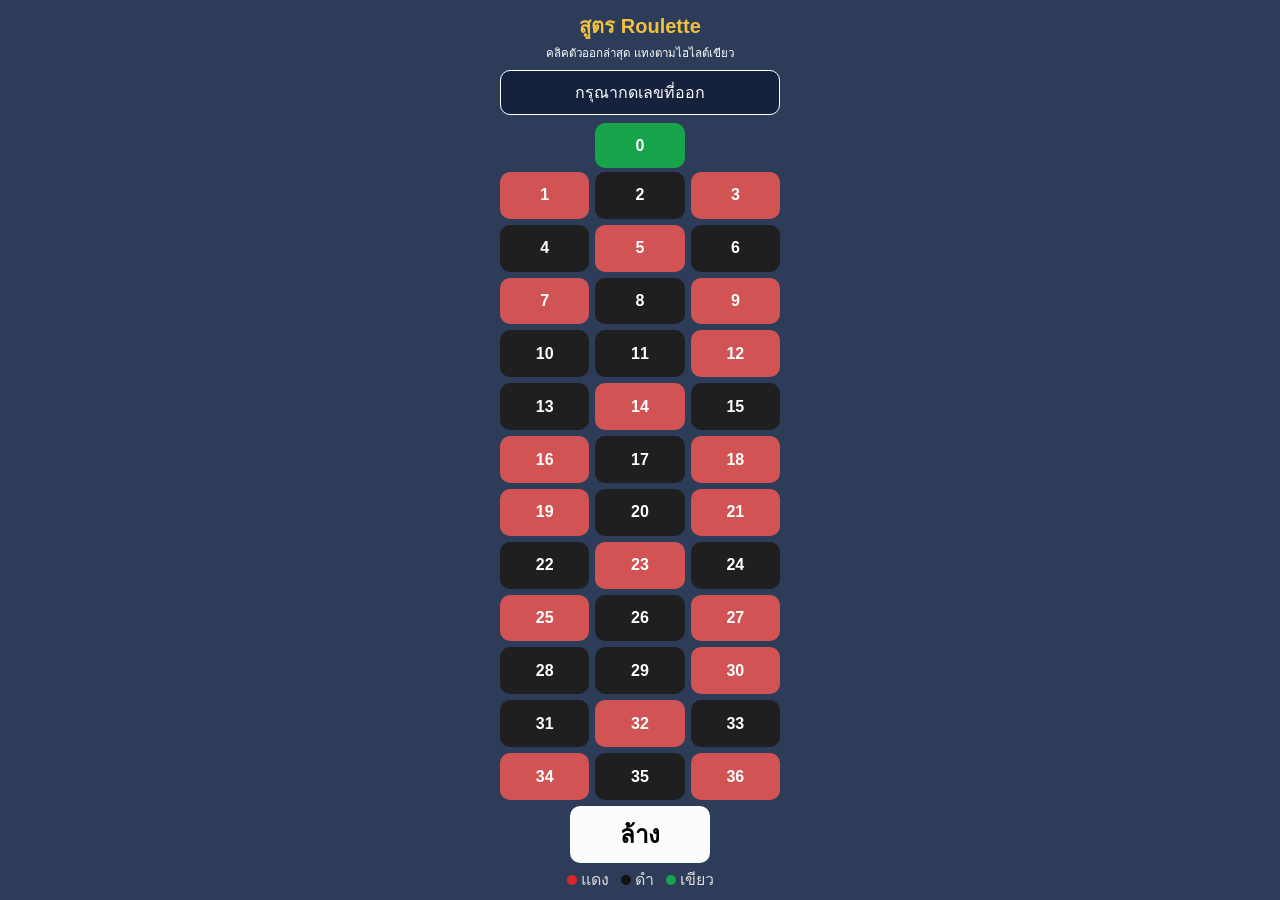
==== index.html @ fa717792 "Add files via upload" ====
<!DOCTYPE html>
<html lang="th">
<head>
<meta charset="UTF-8">
<meta name="viewport" content="width=device-width, initial-scale=1.0">
<title>สูตรรูเล็ต</title>
<link rel="manifest" href="manifest.json">
<meta name="theme-color" content="#2D3C59">
<meta name="mobile-web-app-capable" content="yes">
<meta name="apple-mobile-web-app-capable" content="yes">
<meta name="apple-mobile-web-app-status-bar-style" content="black-translucent">
<meta name="apple-mobile-web-app-title" content="Roulette">
<style>
  * { box-sizing: border-box; margin: 0; padding: 0; }

  html, body {
    height: 100dvh;
    overflow: hidden;
  }

  body {
    background: #2D3C59;
    color: #eee;
    font-family: 'Segoe UI', sans-serif;
    display: flex;
    flex-direction: column;
    align-items: center;
    padding: 10px 16px 6px;
  }

  .wrap {
    width: min(280px, 78vw);
    display: flex;
    flex-direction: column;
    align-items: center;
    flex: 1;
    min-height: 0;
  }

  h1 { font-size: 1.25rem; margin-bottom: 2px; color: #f0c040; font-weight: 700; }
  .subtitle { font-size: 0.72rem; color: #fff; margin-bottom: 8px; }

  .status {
    width: 100%;
    background: #16213e;
    border: 1.5px solid #fff;
    border-radius: 10px;
    padding: 9px 12px;
    margin-bottom: 8px;
    text-align: center;
  }
  .status .label   { font-size: 1rem; color: #fff; font-weight: 400; }
  .status .selected { font-size: 1rem; font-weight: 700; color: #f0c040; }

  .board {
    width: 100%;
    display: flex;
    flex-direction: column;
    align-items: center;
    flex: 1;
    min-height: 0;
    gap: 4px;
  }

  .row-zero {
    width: 100%;
    display: flex;
    justify-content: center;
   }

  .grid-36 {
    width: 100%;
    display: grid;
    grid-template-columns: repeat(3, 1fr);
    gap: 6px;
    flex: 1;
    min-height: 0;
  }

  .num-btn {
    width: 100%;
    border-radius: 10px;
    border: 2px solid transparent;
    font-size: clamp(0.8rem, 3.2vw, 1rem);
    font-weight: 700;
    cursor: pointer;
    transition: all 0.15s;
  }
  .grid-36 .num-btn {
    height: 100%;
    min-height: 0;
  }
  .num-btn.zero {
    width: calc(100% / 3 - 3px);
    height: clamp(34px, 5dvh, 46px);
  }
  .num-btn:active { transform: scale(0.93); }

  .green { background: #16a34a; color: #fff; }
  .red   { background: #D25353; color: #fff; }
  .black { background: #1f1f1f; color: #fff; }

  .num-btn.selected-btn {
    border-color: #f0c040;
    box-shadow: 0 0 10px #f0c04088;
    transform: scale(1.06);
  }
  .num-btn.highlighted {
    border-color: #4ade80;
    box-shadow: 0 0 8px #4ade8066;
    filter: brightness(1.3);
  }
  .num-btn.dimmed { opacity: 0.28; }

  .actions {
    width: 100%;
    margin: 6px 0 4px;
    display: flex;
    justify-content: center;
  }
  .btn-clear {
    width: 50%;
    padding: 9px 0;
    border-radius: 10px;
    border: none;
    background: #fcfcfc;
    color: #000;
    font-size: 1.5rem;
    font-weight: 700;
    cursor: pointer;
    transition: opacity 0.15s;
  }
  .btn-clear:active { opacity: 0.7; }

  .legend {
    display: flex;
    gap: 12px;
    font-size: 1rem;
    color: #ddd;
    margin-bottom: 2px;
  }
  .legend span { display: flex; align-items: center; gap: 4px; }
  .dot { width: 10px; height: 10px; border-radius: 50%; flex-shrink: 0; }
</style>
</head>
<body>

<div class="wrap">
  <h1>สูตร Roulette</h1>
  <p class="subtitle">คลิคตัวออกล่าสุด แทงตามไฮไลต์เขียว</p>

  <div class="status" id="status">
    <div class="label">กรุณากดเลขที่ออก</div>
  </div>

  <div class="board">
    <div class="row-zero">
      <button class="num-btn green zero" data-n="0" onclick="select(0)">0</button>
    </div>
    <div class="grid-36" id="grid36"></div>
  </div>

  <div class="actions">
    <button class="btn-clear" onclick="clearSelection()">ล้าง</button>
  </div>

  <div class="legend">
    <span><span class="dot" style="background:#dc2626"></span>แดง</span>
    <span><span class="dot" style="background:#111"></span>ดำ</span>
    <span><span class="dot" style="background:#16a34a"></span>เขียว</span>
  </div>
</div>

<script>
const RED = new Set([1,3,5,7,9,12,14,16,18,19,21,23,25,27,30,32,34,36]);

const GROUPS = [
  [0,1,2,35,36,31,32,33,25,26,27,11,30,8,13,6,20,14,16,24,3,15,19],
  [0,1,2,3,9,15,19,20,21,32,33,34,25,16,24,14,31,17,34,21,4,26,35,12,28],
  [0,2,0,1,3,4,17,34,20,21,22,24,25,26,14,31,33,16,19,32,26,35,12,28],
  [0,3,1,2,4,5,12,15,28,34,35,36,25,26,27,21,4,19,25,17,34,32],
  [0,4,2,3,5,6,15,18,19,20,21,22,26,32,35,12,28,24,16,33,10,8,23],
  [0,5,4,3,6,7,9,10,11,23,24,25,19,32,33,15,21,2,16,8,27,13,36,34,17],
  [0,6,4,5,7,8,26,27,28,33,34,35,17,25,13,36,24,16,33,10,23,8,7,12,35,29,18,22],
  [0,7,5,6,8,9,12,35,18,22,27,28,29,30,8,30,11,36,23,10,5,6,27,13,34,17,25],
  [0,8,6,7,9,10,29,30,31,22,23,24,7,28,12,35,29,18,14,20,5,11,36],
  [0,9,7,8,10,11,21,22,23,30,31,32,30,11,36,23,10,5,24,16,14,20,18,29],
  [0,10,8,9,11,12,16,4,5,6,22,23,24,27,31,14,20,18,29,30,36,13],
  [0,11,9,10,12,13,21,22,23,30,31,32,35,1,14,20,18,29,23,8,5,24,16,36,27],
  [0,12,10,11,13,14,27,28,29,34,35,36,3,26,7,30,8,23,6],
  [0,13,11,12,14,15,26,27,28,35,36,3,7,29,6,34,30,20,1,33,31,9,22],
  [0,14,12,13,15,16,19,20,21,30,31,32,9,22,1,33,36,11,27,6,34,26,4,21],
  [0,15,13,14,16,17,31,32,33,18,19,20,9,22,1,24,5,10,4,21,26],
  [0,16,2,6,27,14,15,17,18,23,24,25,32,33,34,20,1,31,9,22,5,10,19,4,21,26],
  [0,17,15,16,18,19,24,25,26,33,34,35,5,10,1,20,29,7,28,22,9,31,2,21,6,27],
  [0,18,16,17,19,20,21,22,23,28,29,30,31,7,9,25,2,34,27,6,4,15,32,26],
  [0,19,17,18,20,21,2,3,4,5,14,15,16,22,9,31,32,29,7,28,1,33],
  [0,20,18,16,33,9,31,19,21,22,1,2,13,14,15,4,2,32,26,25,17],
  [0,21,19,20,22,23,1,2,3,4,5,9,31,14,18,29,7,33,16,24,25,17,15],
  [0,22,20,21,23,24,18,9,8,10,31,29,7,2,25,17,19,15,11,30,5,32,1,33,16,14],
  [0,23,21,22,24,25,7,8,9,10,11,18,29,7,9,31,30,14,16,33,1,5],
  [0,24,25,26,22,23,15,16,33,1,17,4,5,6,2,21,4,17,34,27,8,30,11,10],
  [0,25,23,24,26,27,16,17,18,1,2,3,16,33,34,6,21,4,1,5,10,3,35,12,32,15],
  [0,26,24,25,27,28,2,3,4,1,2,6,32,35,3,15,34,17,13,36,11,21,12],
  [0,27,25,26,28,29,5,6,7,12,13,14,17,34,11,36,3,35,12,32,15,7,18],
  [0,28,26,27,29,30,6,7,8,11,12,13,6,34,35,3,17,13,36,18,22,9],
  [0,29,27,28,30,31,17,18,19,6,7,8,12,22,9,35,3,8,23,10,11,36,13],
  [0,30,28,29,31,32,7,8,9,10,11,12,18,22,9,14,20,1,23,13,36],
  [0,31,29,30,32,33,13,14,15,8,9,10,15,19,4,26,3,11,22,18,36,8,23,10,20,1,22,18],
  [0,32,30,31,33,34,14,15,16,9,8,2,1,16,24,5,20,19,4,26,22,18],
  [0,33,31,32,34,35,1,2,15,16,17,19,4,26,3,6,27,13,25,21,24,5,20,14],
  [0,34,32,33,35,36,5,6,7,16,17,18,3,26,12,28,7,1,20,14,24,5,27,13,25,2],
  [0,35,33,34,36,18,28,7,2,3,4,11,12,13,6,27,17,25,30,8],
  [0,36,34,35,15,18,10,11,12,13,14,3,26,32,28,7,17,25,2,6,27,30,8,22,9,31],
];

let currentSelected = null;

const grid = document.getElementById('grid36');
for (let n = 1; n <= 36; n++) {
  const btn = document.createElement('button');
  btn.className = 'num-btn ' + (RED.has(n) ? 'red' : 'black');
  btn.dataset.n = n;
  btn.textContent = n;
  btn.onclick = () => selectNum(n);
  grid.appendChild(btn);
}

function selectNum(n) {
  currentSelected = n;
  const group = new Set(GROUPS[n]);
  const statusEl = document.getElementById('status');

  document.querySelectorAll('.num-btn').forEach(btn => {
    const v = parseInt(btn.dataset.n);
    btn.classList.remove('selected-btn', 'highlighted', 'dimmed');
    if (v === n) {
      btn.classList.add('selected-btn');
    } else if (group.has(v)) {
      btn.classList.add('highlighted');
    } else {
      btn.classList.add('dimmed');
    }
  });

  statusEl.innerHTML = `<span class="selected">เลขที่ออก : <span class="num">${n}</span></span>`;
}

function select(n) { selectNum(n); }

function clearSelection() {
  currentSelected = null;
  document.querySelectorAll('.num-btn').forEach(btn => {
    btn.classList.remove('selected-btn', 'highlighted', 'dimmed');
  });
  document.getElementById('status').innerHTML = '<div class="label">กรุณากดเลขที่ออก</div>';
}
</script>
<script>
  if ('serviceWorker' in navigator) {
    navigator.serviceWorker.register('./sw.js');
  }
</script>
</body>
</html>
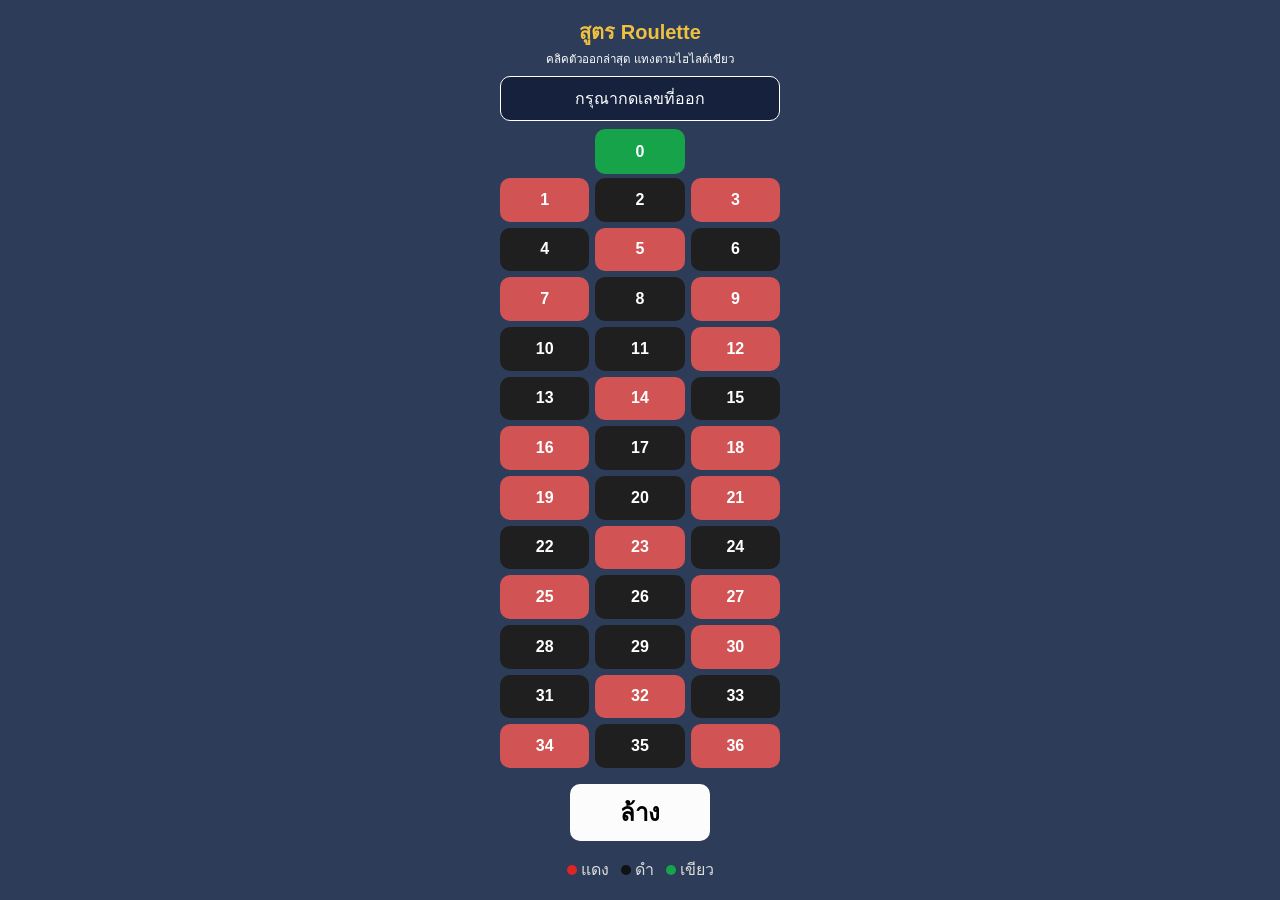
==== commit 77915808: "Update index.html" ====
--- a/index.html
+++ b/index.html
@@ -25,7 +25,7 @@
     display: flex;
     flex-direction: column;
     align-items: center;
-    padding: 10px 16px 6px;
+    padding: 16px;
   }
 
   .wrap {
@@ -114,7 +114,7 @@
 
   .actions {
     width: 100%;
-    margin: 6px 0 4px;
+    margin: 1rem 0;
     display: flex;
     justify-content: center;
   }
@@ -133,14 +133,27 @@
   .btn-clear:active { opacity: 0.7; }
 
   .legend {
+    margin: 0 10px 10px ;
     display: flex;
     gap: 12px;
     font-size: 1rem;
     color: #ddd;
     margin-bottom: 2px;
   }
-  .legend span { display: flex; align-items: center; gap: 4px; }
-  .dot { width: 10px; height: 10px; border-radius: 50%; flex-shrink: 0; }
+
+  .legend span {
+    display: flex;
+    align-items:
+    center; gap: 4px;
+  }
+
+  .dot {
+    width: 10px;
+    height: 10px;
+    border-radius: 50%;
+    flex-shrink: 0;
+    }
+
 </style>
 </head>
 <body>
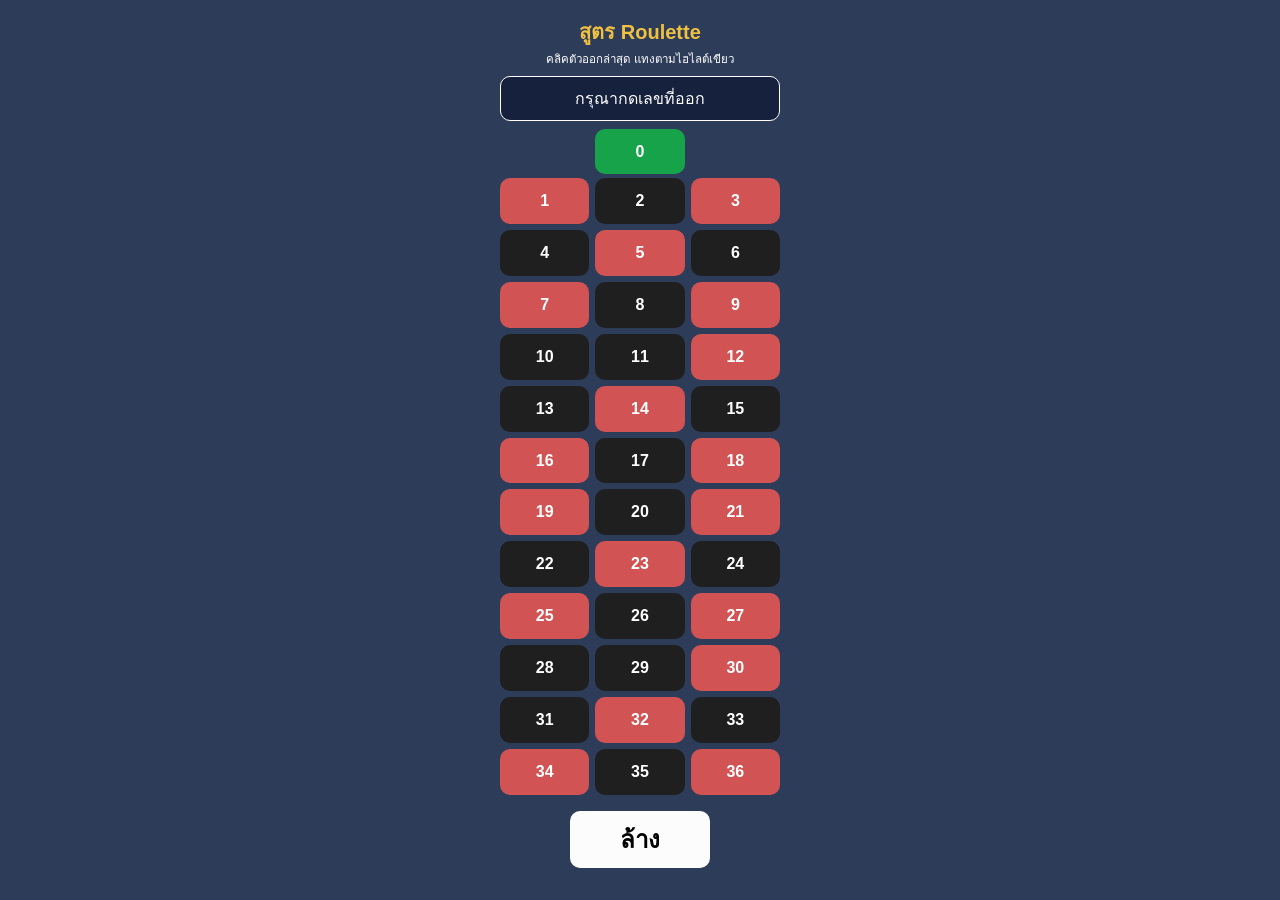
==== commit 83a55fc2: "Remove legend from UI" ====
--- a/index.html
+++ b/index.html
@@ -10,151 +10,7 @@
 <meta name="apple-mobile-web-app-capable" content="yes">
 <meta name="apple-mobile-web-app-status-bar-style" content="black-translucent">
 <meta name="apple-mobile-web-app-title" content="Roulette">
-<style>
-  * { box-sizing: border-box; margin: 0; padding: 0; }
-
-  html, body {
-    height: 100dvh;
-    overflow: hidden;
-  }
-
-  body {
-    background: #2D3C59;
-    color: #eee;
-    font-family: 'Segoe UI', sans-serif;
-    display: flex;
-    flex-direction: column;
-    align-items: center;
-    padding: 16px;
-  }
-
-  .wrap {
-    width: min(280px, 78vw);
-    display: flex;
-    flex-direction: column;
-    align-items: center;
-    flex: 1;
-    min-height: 0;
-  }
-
-  h1 { font-size: 1.25rem; margin-bottom: 2px; color: #f0c040; font-weight: 700; }
-  .subtitle { font-size: 0.72rem; color: #fff; margin-bottom: 8px; }
-
-  .status {
-    width: 100%;
-    background: #16213e;
-    border: 1.5px solid #fff;
-    border-radius: 10px;
-    padding: 9px 12px;
-    margin-bottom: 8px;
-    text-align: center;
-  }
-  .status .label   { font-size: 1rem; color: #fff; font-weight: 400; }
-  .status .selected { font-size: 1rem; font-weight: 700; color: #f0c040; }
-
-  .board {
-    width: 100%;
-    display: flex;
-    flex-direction: column;
-    align-items: center;
-    flex: 1;
-    min-height: 0;
-    gap: 4px;
-  }
-
-  .row-zero {
-    width: 100%;
-    display: flex;
-    justify-content: center;
-   }
-
-  .grid-36 {
-    width: 100%;
-    display: grid;
-    grid-template-columns: repeat(3, 1fr);
-    gap: 6px;
-    flex: 1;
-    min-height: 0;
-  }
-
-  .num-btn {
-    width: 100%;
-    border-radius: 10px;
-    border: 2px solid transparent;
-    font-size: clamp(0.8rem, 3.2vw, 1rem);
-    font-weight: 700;
-    cursor: pointer;
-    transition: all 0.15s;
-  }
-  .grid-36 .num-btn {
-    height: 100%;
-    min-height: 0;
-  }
-  .num-btn.zero {
-    width: calc(100% / 3 - 3px);
-    height: clamp(34px, 5dvh, 46px);
-  }
-  .num-btn:active { transform: scale(0.93); }
-
-  .green { background: #16a34a; color: #fff; }
-  .red   { background: #D25353; color: #fff; }
-  .black { background: #1f1f1f; color: #fff; }
-
-  .num-btn.selected-btn {
-    border-color: #f0c040;
-    box-shadow: 0 0 10px #f0c04088;
-    transform: scale(1.06);
-  }
-  .num-btn.highlighted {
-    border-color: #4ade80;
-    box-shadow: 0 0 8px #4ade8066;
-    filter: brightness(1.3);
-  }
-  .num-btn.dimmed { opacity: 0.28; }
-
-  .actions {
-    width: 100%;
-    margin: 1rem 0;
-    display: flex;
-    justify-content: center;
-  }
-  .btn-clear {
-    width: 50%;
-    padding: 9px 0;
-    border-radius: 10px;
-    border: none;
-    background: #fcfcfc;
-    color: #000;
-    font-size: 1.5rem;
-    font-weight: 700;
-    cursor: pointer;
-    transition: opacity 0.15s;
-  }
-  .btn-clear:active { opacity: 0.7; }
-
-  .legend {
-    margin: 0 10px 10px ;
-    display: flex;
-    gap: 12px;
-    font-size: 1rem;
-    color: #ddd;
-    margin-bottom: 2px;
-  }
-
-  .legend span {
-    display: flex;
-    align-items:
-    center; gap: 4px;
-  }
-
-  .dot {
-    width: 10px;
-    height: 10px;
-    border-radius: 50%;
-    flex-shrink: 0;
-    }
-
-</style>
+<link rel="stylesheet" href="style.css">
 </head>
 <body>
 
@@ -177,102 +33,8 @@
     <button class="btn-clear" onclick="clearSelection()">ล้าง</button>
   </div>
 
-  <div class="legend">
-    <span><span class="dot" style="background:#dc2626"></span>แดง</span>
-    <span><span class="dot" style="background:#111"></span>ดำ</span>
-    <span><span class="dot" style="background:#16a34a"></span>เขียว</span>
-  </div>
 </div>
 
-<script>
-const RED = new Set([1,3,5,7,9,12,14,16,18,19,21,23,25,27,30,32,34,36]);
-
-const GROUPS = [
-  [0,1,2,35,36,31,32,33,25,26,27,11,30,8,13,6,20,14,16,24,3,15,19],
-  [0,1,2,3,9,15,19,20,21,32,33,34,25,16,24,14,31,17,34,21,4,26,35,12,28],
-  [0,2,0,1,3,4,17,34,20,21,22,24,25,26,14,31,33,16,19,32,26,35,12,28],
-  [0,3,1,2,4,5,12,15,28,34,35,36,25,26,27,21,4,19,25,17,34,32],
-  [0,4,2,3,5,6,15,18,19,20,21,22,26,32,35,12,28,24,16,33,10,8,23],
-  [0,5,4,3,6,7,9,10,11,23,24,25,19,32,33,15,21,2,16,8,27,13,36,34,17],
-  [0,6,4,5,7,8,26,27,28,33,34,35,17,25,13,36,24,16,33,10,23,8,7,12,35,29,18,22],
-  [0,7,5,6,8,9,12,35,18,22,27,28,29,30,8,30,11,36,23,10,5,6,27,13,34,17,25],
-  [0,8,6,7,9,10,29,30,31,22,23,24,7,28,12,35,29,18,14,20,5,11,36],
-  [0,9,7,8,10,11,21,22,23,30,31,32,30,11,36,23,10,5,24,16,14,20,18,29],
-  [0,10,8,9,11,12,16,4,5,6,22,23,24,27,31,14,20,18,29,30,36,13],
-  [0,11,9,10,12,13,21,22,23,30,31,32,35,1,14,20,18,29,23,8,5,24,16,36,27],
-  [0,12,10,11,13,14,27,28,29,34,35,36,3,26,7,30,8,23,6],
-  [0,13,11,12,14,15,26,27,28,35,36,3,7,29,6,34,30,20,1,33,31,9,22],
-  [0,14,12,13,15,16,19,20,21,30,31,32,9,22,1,33,36,11,27,6,34,26,4,21],
-  [0,15,13,14,16,17,31,32,33,18,19,20,9,22,1,24,5,10,4,21,26],
-  [0,16,2,6,27,14,15,17,18,23,24,25,32,33,34,20,1,31,9,22,5,10,19,4,21,26],
-  [0,17,15,16,18,19,24,25,26,33,34,35,5,10,1,20,29,7,28,22,9,31,2,21,6,27],
-  [0,18,16,17,19,20,21,22,23,28,29,30,31,7,9,25,2,34,27,6,4,15,32,26],
-  [0,19,17,18,20,21,2,3,4,5,14,15,16,22,9,31,32,29,7,28,1,33],
-  [0,20,18,16,33,9,31,19,21,22,1,2,13,14,15,4,2,32,26,25,17],
-  [0,21,19,20,22,23,1,2,3,4,5,9,31,14,18,29,7,33,16,24,25,17,15],
-  [0,22,20,21,23,24,18,9,8,10,31,29,7,2,25,17,19,15,11,30,5,32,1,33,16,14],
-  [0,23,21,22,24,25,7,8,9,10,11,18,29,7,9,31,30,14,16,33,1,5],
-  [0,24,25,26,22,23,15,16,33,1,17,4,5,6,2,21,4,17,34,27,8,30,11,10],
-  [0,25,23,24,26,27,16,17,18,1,2,3,16,33,34,6,21,4,1,5,10,3,35,12,32,15],
-  [0,26,24,25,27,28,2,3,4,1,2,6,32,35,3,15,34,17,13,36,11,21,12],
-  [0,27,25,26,28,29,5,6,7,12,13,14,17,34,11,36,3,35,12,32,15,7,18],
-  [0,28,26,27,29,30,6,7,8,11,12,13,6,34,35,3,17,13,36,18,22,9],
-  [0,29,27,28,30,31,17,18,19,6,7,8,12,22,9,35,3,8,23,10,11,36,13],
-  [0,30,28,29,31,32,7,8,9,10,11,12,18,22,9,14,20,1,23,13,36],
-  [0,31,29,30,32,33,13,14,15,8,9,10,15,19,4,26,3,11,22,18,36,8,23,10,20,1,22,18],
-  [0,32,30,31,33,34,14,15,16,9,8,2,1,16,24,5,20,19,4,26,22,18],
-  [0,33,31,32,34,35,1,2,15,16,17,19,4,26,3,6,27,13,25,21,24,5,20,14],
-  [0,34,32,33,35,36,5,6,7,16,17,18,3,26,12,28,7,1,20,14,24,5,27,13,25,2],
-  [0,35,33,34,36,18,28,7,2,3,4,11,12,13,6,27,17,25,30,8],
-  [0,36,34,35,15,18,10,11,12,13,14,3,26,32,28,7,17,25,2,6,27,30,8,22,9,31],
-];
-
-let currentSelected = null;
-
-const grid = document.getElementById('grid36');
-for (let n = 1; n <= 36; n++) {
-  const btn = document.createElement('button');
-  btn.className = 'num-btn ' + (RED.has(n) ? 'red' : 'black');
-  btn.dataset.n = n;
-  btn.textContent = n;
-  btn.onclick = () => selectNum(n);
-  grid.appendChild(btn);
-}
-
-function selectNum(n) {
-  currentSelected = n;
-  const group = new Set(GROUPS[n]);
-  const statusEl = document.getElementById('status');
-
-  document.querySelectorAll('.num-btn').forEach(btn => {
-    const v = parseInt(btn.dataset.n);
-    btn.classList.remove('selected-btn', 'highlighted', 'dimmed');
-    if (v === n) {
-      btn.classList.add('selected-btn');
-    } else if (group.has(v)) {
-      btn.classList.add('highlighted');
-    } else {
-      btn.classList.add('dimmed');
-    }
-  });
-
-  statusEl.innerHTML = `<span class="selected">เลขที่ออก : <span class="num">${n}</span></span>`;
-}
-
-function select(n) { selectNum(n); }
-
-function clearSelection() {
-  currentSelected = null;
-  document.querySelectorAll('.num-btn').forEach(btn => {
-    btn.classList.remove('selected-btn', 'highlighted', 'dimmed');
-  });
-  document.getElementById('status').innerHTML = '<div class="label">กรุณากดเลขที่ออก</div>';
-}
-</script>
-<script>
-  if ('serviceWorker' in navigator) {
-    navigator.serviceWorker.register('./sw.js');
-  }
-</script>
+<script src="app.js"></script>
 </body>
 </html>
--- a/style.css
+++ b/style.css
@@ -0,0 +1,153 @@
+* { box-sizing: border-box; margin: 0; padding: 0; }
+
+html, body {
+  height: 100dvh;
+  overflow: hidden;
+}
+
+body {
+  background: #2D3C59;
+  color: #eee;
+  font-family: 'Segoe UI', sans-serif;
+  display: flex;
+  flex-direction: column;
+  align-items: center;
+  padding: 16px;
+}
+
+.wrap {
+  width: min(280px, 78vw);
+  display: flex;
+  flex-direction: column;
+  align-items: center;
+  flex: 1;
+  min-height: 0;
+}
+
+h1 {
+  font-size: 1.25rem;
+  margin-bottom: 2px;
+  color: #f0c040;
+  font-weight: 700;
+}
+
+.subtitle {
+  font-size: 0.72rem;
+  color: #fff;
+  margin-bottom: 8px;
+}
+
+.status {
+  width: 100%;
+  background: #16213e;
+  border: 1.5px solid #fff;
+  border-radius: 10px;
+  padding: 9px 12px;
+  margin-bottom: 8px;
+  text-align: center;
+}
+
+.status .label {
+  font-size: 1rem;
+  color: #fff;
+  font-weight: 400;
+}
+
+.status .selected {
+  font-size: 1rem;
+  font-weight: 700;
+  color: #f0c040;
+}
+
+.board {
+  width: 100%;
+  display: flex;
+  flex-direction: column;
+  align-items: center;
+  flex: 1;
+  min-height: 0;
+  gap: 4px;
+}
+
+.row-zero {
+  width: 100%;
+  display: flex;
+  justify-content: center;
+}
+
+.grid-36 {
+  width: 100%;
+  display: grid;
+  grid-template-columns: repeat(3, 1fr);
+  gap: 6px;
+  flex: 1;
+  min-height: 0;
+}
+
+.num-btn {
+  width: 100%;
+  border-radius: 10px;
+  border: 2px solid transparent;
+  font-size: clamp(0.8rem, 3.2vw, 1rem);
+  font-weight: 700;
+  cursor: pointer;
+  transition: all 0.15s;
+}
+
+.grid-36 .num-btn {
+  height: 100%;
+  min-height: 0;
+}
+
+.num-btn.zero {
+  width: calc(100% / 3 - 3px);
+  height: clamp(34px, 5dvh, 46px);
+}
+
+.num-btn:active {
+  transform: scale(0.93);
+}
+
+.green { background: #16a34a; color: #fff; }
+.red   { background: #D25353; color: #fff; }
+.black { background: #1f1f1f; color: #fff; }
+
+.num-btn.selected-btn {
+  border-color: #f0c040;
+  box-shadow: 0 0 10px #f0c04088;
+  transform: scale(1.06);
+}
+
+.num-btn.highlighted {
+  border-color: #4ade80;
+  box-shadow: 0 0 8px #4ade8066;
+  filter: brightness(1.3);
+}
+
+.num-btn.dimmed {
+  opacity: 0.28;
+}
+
+.actions {
+  width: 100%;
+  margin: 1rem 0;
+  display: flex;
+  justify-content: center;
+}
+
+.btn-clear {
+  width: 50%;
+  padding: 9px 0;
+  border-radius: 10px;
+  border: none;
+  background: #fcfcfc;
+  color: #000;
+  font-size: 1.5rem;
+  font-weight: 700;
+  cursor: pointer;
+  transition: opacity 0.15s;
+}
+
+.btn-clear:active {
+  opacity: 0.7;
+}
